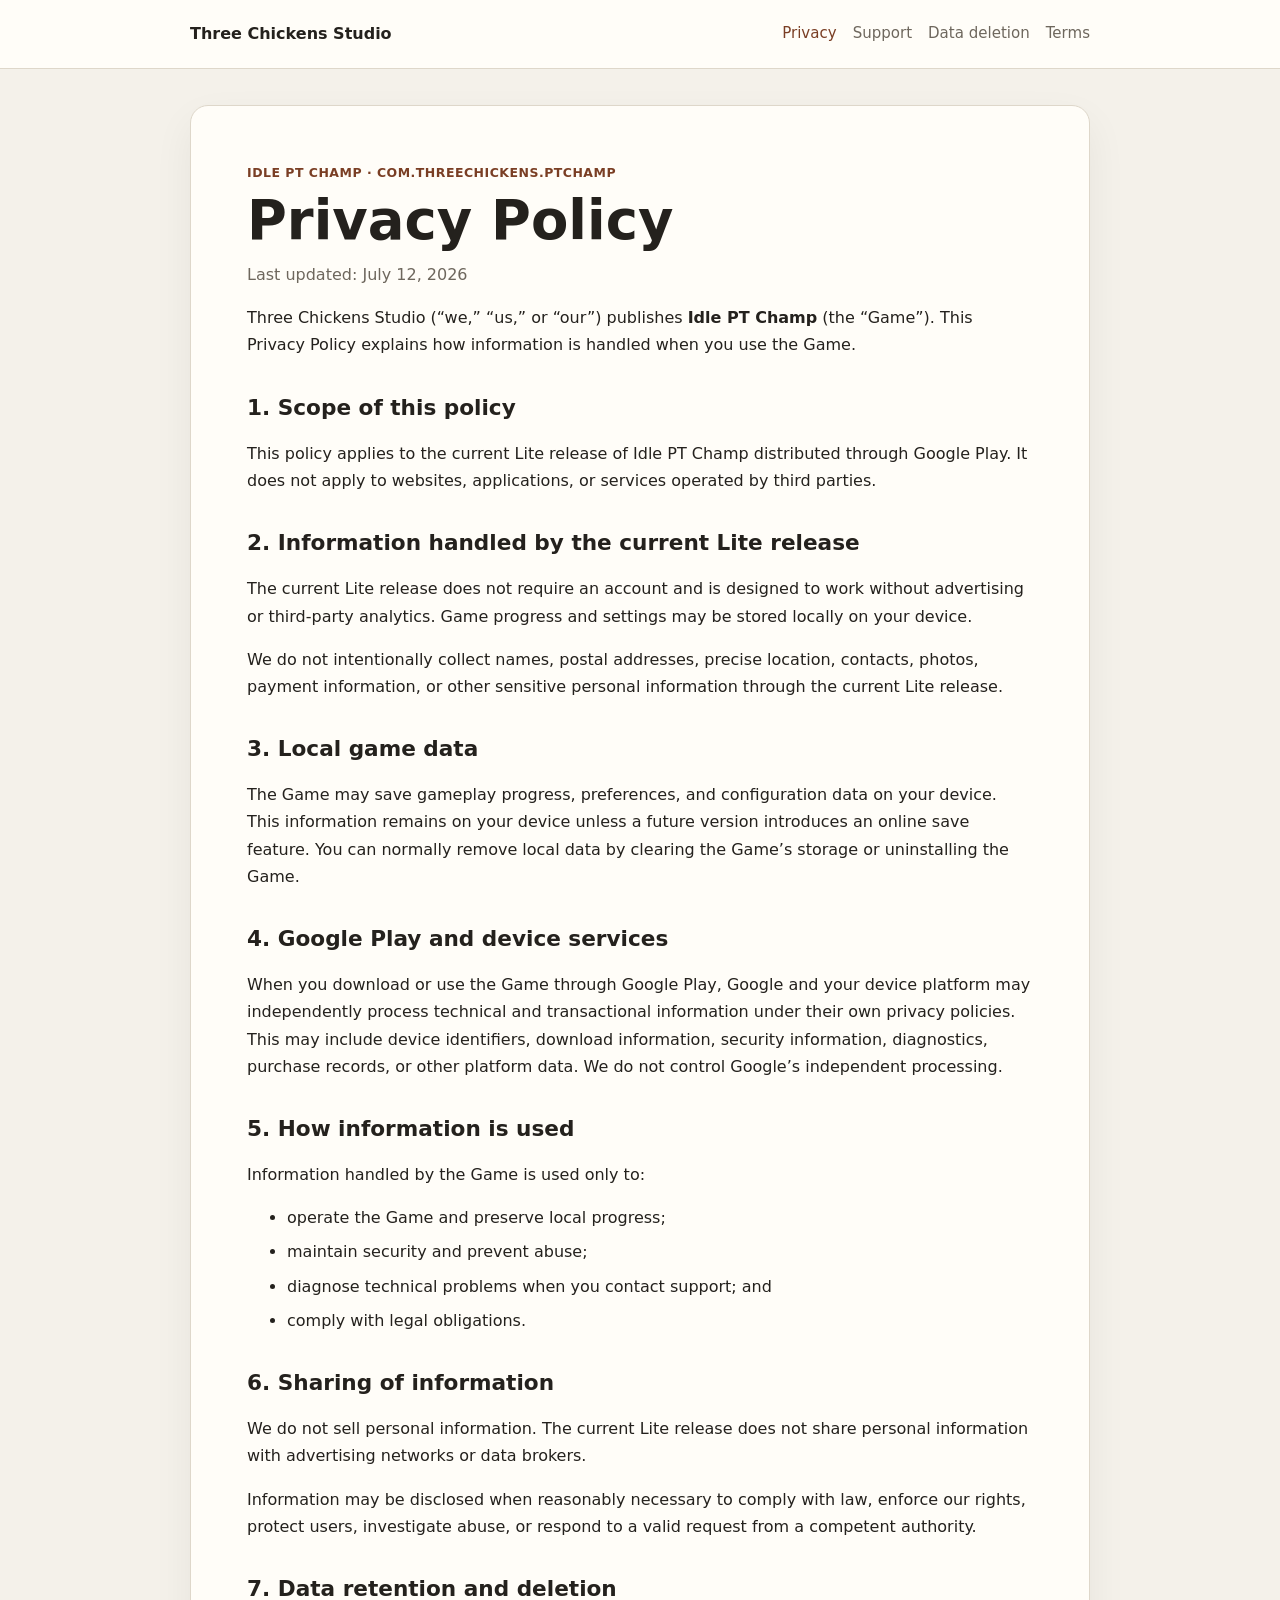
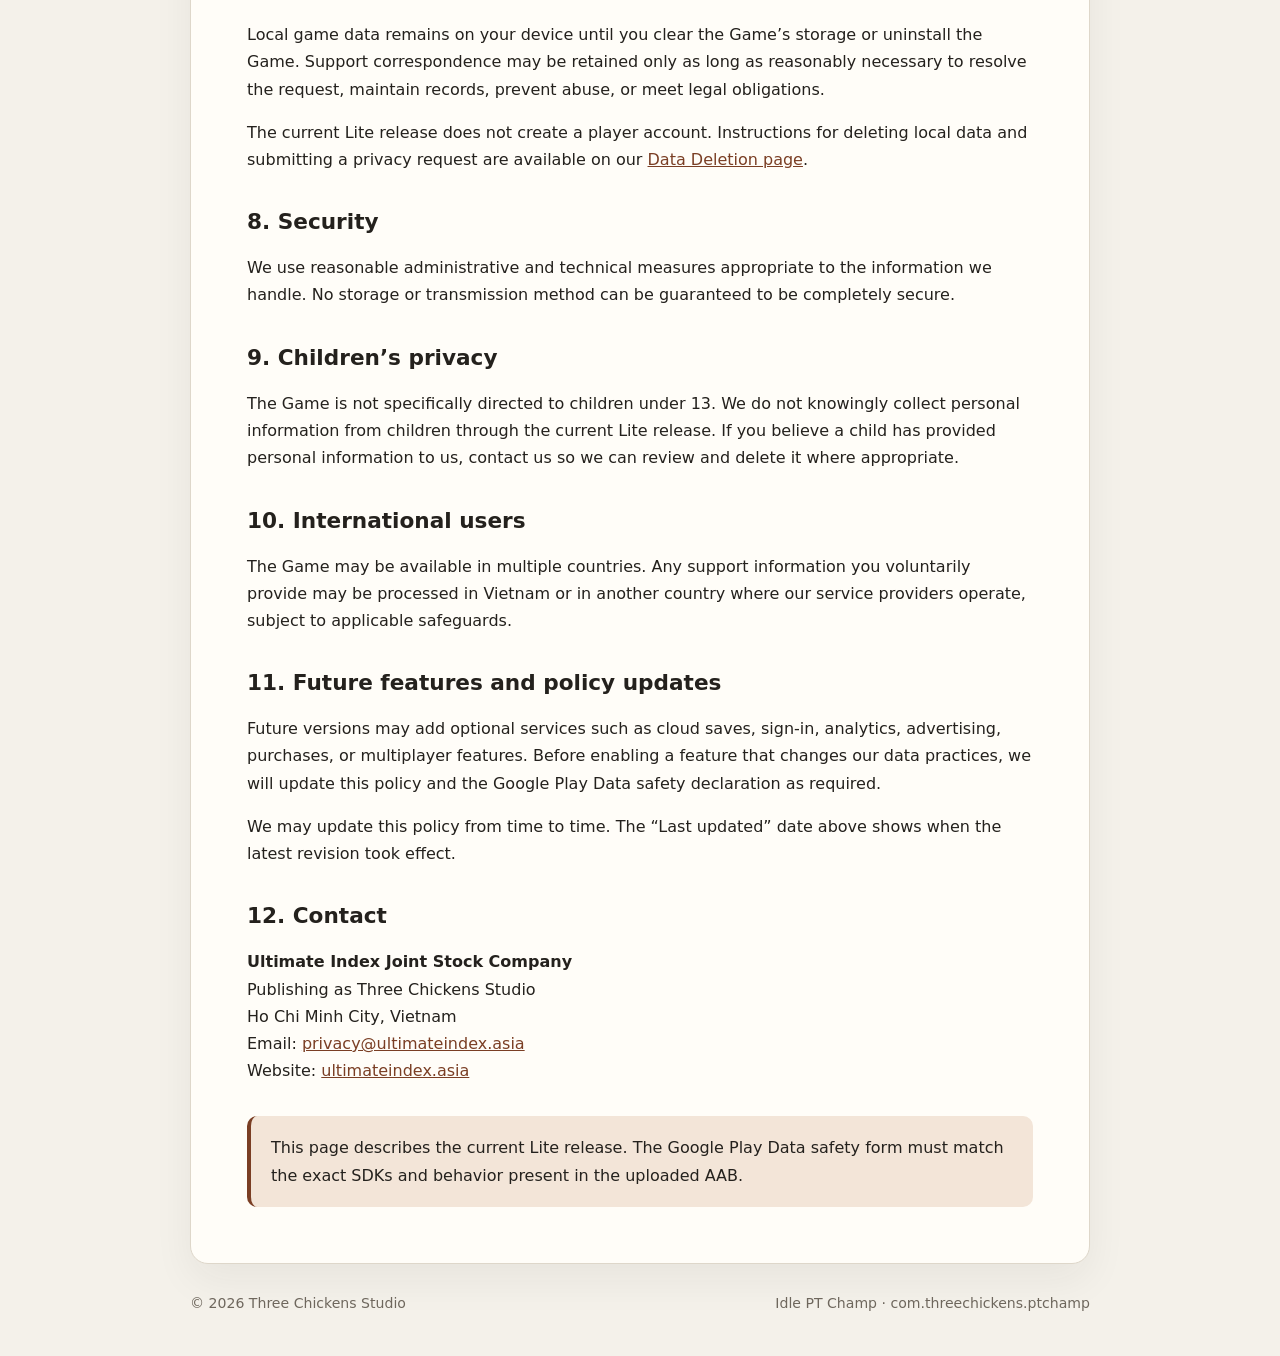
==== index.html @ 28585cc1 "Add files via upload" ====
<!doctype html>
<html lang="en">
<head>
  <meta charset="utf-8">
  <meta name="viewport" content="width=device-width, initial-scale=1">
  <meta name="description" content="Privacy Policy for Idle PT Champ by Three Chickens Studio.">
  <title>Privacy Policy — Idle PT Champ</title>
  <link rel="stylesheet" href="assets/style.css">
</head>
<body>
  <header class="site-header">
    <div class="wrap header-inner">
      <a class="brand" href="./">Three Chickens Studio</a>
      <nav aria-label="Legal navigation">
        <a class="active" href="./">Privacy</a>
        <a href="support.html">Support</a>
        <a href="data-deletion.html">Data deletion</a>
        <a href="terms.html">Terms</a>
      </nav>
    </div>
  </header>

  <main class="wrap card">
    <p class="eyebrow">Idle PT Champ · com.threechickens.ptchamp</p>
    <h1>Privacy Policy</h1>
    <p class="updated">Last updated: July 12, 2026</p>

    <p>
      Three Chickens Studio (“we,” “us,” or “our”) publishes
      <strong>Idle PT Champ</strong> (the “Game”). This Privacy Policy explains
      how information is handled when you use the Game.
    </p>

    <h2>1. Scope of this policy</h2>
    <p>
      This policy applies to the current Lite release of Idle PT Champ distributed
      through Google Play. It does not apply to websites, applications, or services
      operated by third parties.
    </p>

    <h2>2. Information handled by the current Lite release</h2>
    <p>
      The current Lite release does not require an account and is designed to work
      without advertising or third-party analytics. Game progress and settings may
      be stored locally on your device.
    </p>
    <p>
      We do not intentionally collect names, postal addresses, precise location,
      contacts, photos, payment information, or other sensitive personal information
      through the current Lite release.
    </p>

    <h2>3. Local game data</h2>
    <p>
      The Game may save gameplay progress, preferences, and configuration data on
      your device. This information remains on your device unless a future version
      introduces an online save feature. You can normally remove local data by
      clearing the Game’s storage or uninstalling the Game.
    </p>

    <h2>4. Google Play and device services</h2>
    <p>
      When you download or use the Game through Google Play, Google and your device
      platform may independently process technical and transactional information
      under their own privacy policies. This may include device identifiers,
      download information, security information, diagnostics, purchase records, or
      other platform data. We do not control Google’s independent processing.
    </p>

    <h2>5. How information is used</h2>
    <p>Information handled by the Game is used only to:</p>
    <ul>
      <li>operate the Game and preserve local progress;</li>
      <li>maintain security and prevent abuse;</li>
      <li>diagnose technical problems when you contact support; and</li>
      <li>comply with legal obligations.</li>
    </ul>

    <h2>6. Sharing of information</h2>
    <p>
      We do not sell personal information. The current Lite release does not share
      personal information with advertising networks or data brokers.
    </p>
    <p>
      Information may be disclosed when reasonably necessary to comply with law,
      enforce our rights, protect users, investigate abuse, or respond to a valid
      request from a competent authority.
    </p>

    <h2>7. Data retention and deletion</h2>
    <p>
      Local game data remains on your device until you clear the Game’s storage or
      uninstall the Game. Support correspondence may be retained only as long as
      reasonably necessary to resolve the request, maintain records, prevent abuse,
      or meet legal obligations.
    </p>
    <p>
      The current Lite release does not create a player account. Instructions for
      deleting local data and submitting a privacy request are available on our
      <a href="data-deletion.html">Data Deletion page</a>.
    </p>

    <h2>8. Security</h2>
    <p>
      We use reasonable administrative and technical measures appropriate to the
      information we handle. No storage or transmission method can be guaranteed to
      be completely secure.
    </p>

    <h2>9. Children’s privacy</h2>
    <p>
      The Game is not specifically directed to children under 13. We do not
      knowingly collect personal information from children through the current Lite
      release. If you believe a child has provided personal information to us,
      contact us so we can review and delete it where appropriate.
    </p>

    <h2>10. International users</h2>
    <p>
      The Game may be available in multiple countries. Any support information you
      voluntarily provide may be processed in Vietnam or in another country where
      our service providers operate, subject to applicable safeguards.
    </p>

    <h2>11. Future features and policy updates</h2>
    <p>
      Future versions may add optional services such as cloud saves, sign-in,
      analytics, advertising, purchases, or multiplayer features. Before enabling a
      feature that changes our data practices, we will update this policy and the
      Google Play Data safety declaration as required.
    </p>
    <p>
      We may update this policy from time to time. The “Last updated” date above
      shows when the latest revision took effect.
    </p>

    <h2>12. Contact</h2>
    <address>
      <strong>Ultimate Index Joint Stock Company</strong><br>
      Publishing as Three Chickens Studio<br>
      Ho Chi Minh City, Vietnam<br>
      Email: <a href="mailto:privacy@ultimateindex.asia">privacy@ultimateindex.asia</a><br>
      Website: <a href="https://ultimateindex.asia/" rel="noopener">ultimateindex.asia</a>
    </address>

    <div class="notice">
      This page describes the current Lite release. The Google Play Data safety form
      must match the exact SDKs and behavior present in the uploaded AAB.
    </div>
  </main>

  <footer class="wrap footer">
    <span>© 2026 Three Chickens Studio</span>
    <span>Idle PT Champ · com.threechickens.ptchamp</span>
  </footer>
</body>
</html>
---- assets/style.css ----
:root {
  color-scheme: light;
  --bg: #f4f1ea;
  --paper: #fffdf8;
  --ink: #24211d;
  --muted: #6e675d;
  --line: #ded7ca;
  --accent: #7a3e24;
  --accent-soft: #f3e5d8;
  --max: 900px;
}
* { box-sizing: border-box; }
html { scroll-behavior: smooth; }
body {
  margin: 0;
  background: var(--bg);
  color: var(--ink);
  font-family: Inter, ui-sans-serif, system-ui, -apple-system, BlinkMacSystemFont,
    "Segoe UI", sans-serif;
  line-height: 1.7;
}
a { color: var(--accent); }
a:hover { text-decoration-thickness: 2px; }
.wrap { width: min(calc(100% - 32px), var(--max)); margin-inline: auto; }
.site-header {
  background: rgba(255,253,248,.96);
  border-bottom: 1px solid var(--line);
  position: sticky;
  top: 0;
  z-index: 10;
}
.header-inner {
  min-height: 68px;
  display: flex;
  align-items: center;
  justify-content: space-between;
  gap: 24px;
}
.brand {
  color: var(--ink);
  font-weight: 800;
  text-decoration: none;
  white-space: nowrap;
}
nav { display: flex; flex-wrap: wrap; gap: 16px; justify-content: flex-end; }
nav a {
  color: var(--muted);
  text-decoration: none;
  font-size: .94rem;
}
nav a.active, nav a:hover { color: var(--accent); }
.card {
  background: var(--paper);
  border: 1px solid var(--line);
  border-radius: 18px;
  margin-top: 36px;
  padding: clamp(24px, 5vw, 56px);
  box-shadow: 0 16px 40px rgba(36,33,29,.06);
}
.eyebrow {
  color: var(--accent);
  font-weight: 750;
  letter-spacing: .04em;
  text-transform: uppercase;
  font-size: .78rem;
  margin: 0 0 8px;
}
h1 {
  font-size: clamp(2rem, 6vw, 3.4rem);
  line-height: 1.1;
  margin: 0;
}
h2 {
  font-size: 1.35rem;
  line-height: 1.3;
  margin-top: 2.2rem;
}
.updated { color: var(--muted); margin-top: 10px; }
li + li { margin-top: 7px; }
address { font-style: normal; }
.notice, .contact-box {
  margin-top: 32px;
  padding: 18px 20px;
  background: var(--accent-soft);
  border-left: 4px solid var(--accent);
  border-radius: 10px;
}
.footer {
  color: var(--muted);
  display: flex;
  justify-content: space-between;
  gap: 18px;
  padding-block: 28px 40px;
  font-size: .88rem;
}
@media (max-width: 700px) {
  .header-inner { align-items: flex-start; flex-direction: column; padding-block: 16px; }
  nav { justify-content: flex-start; gap: 10px 14px; }
  .site-header { position: static; }
  .footer { flex-direction: column; }
}
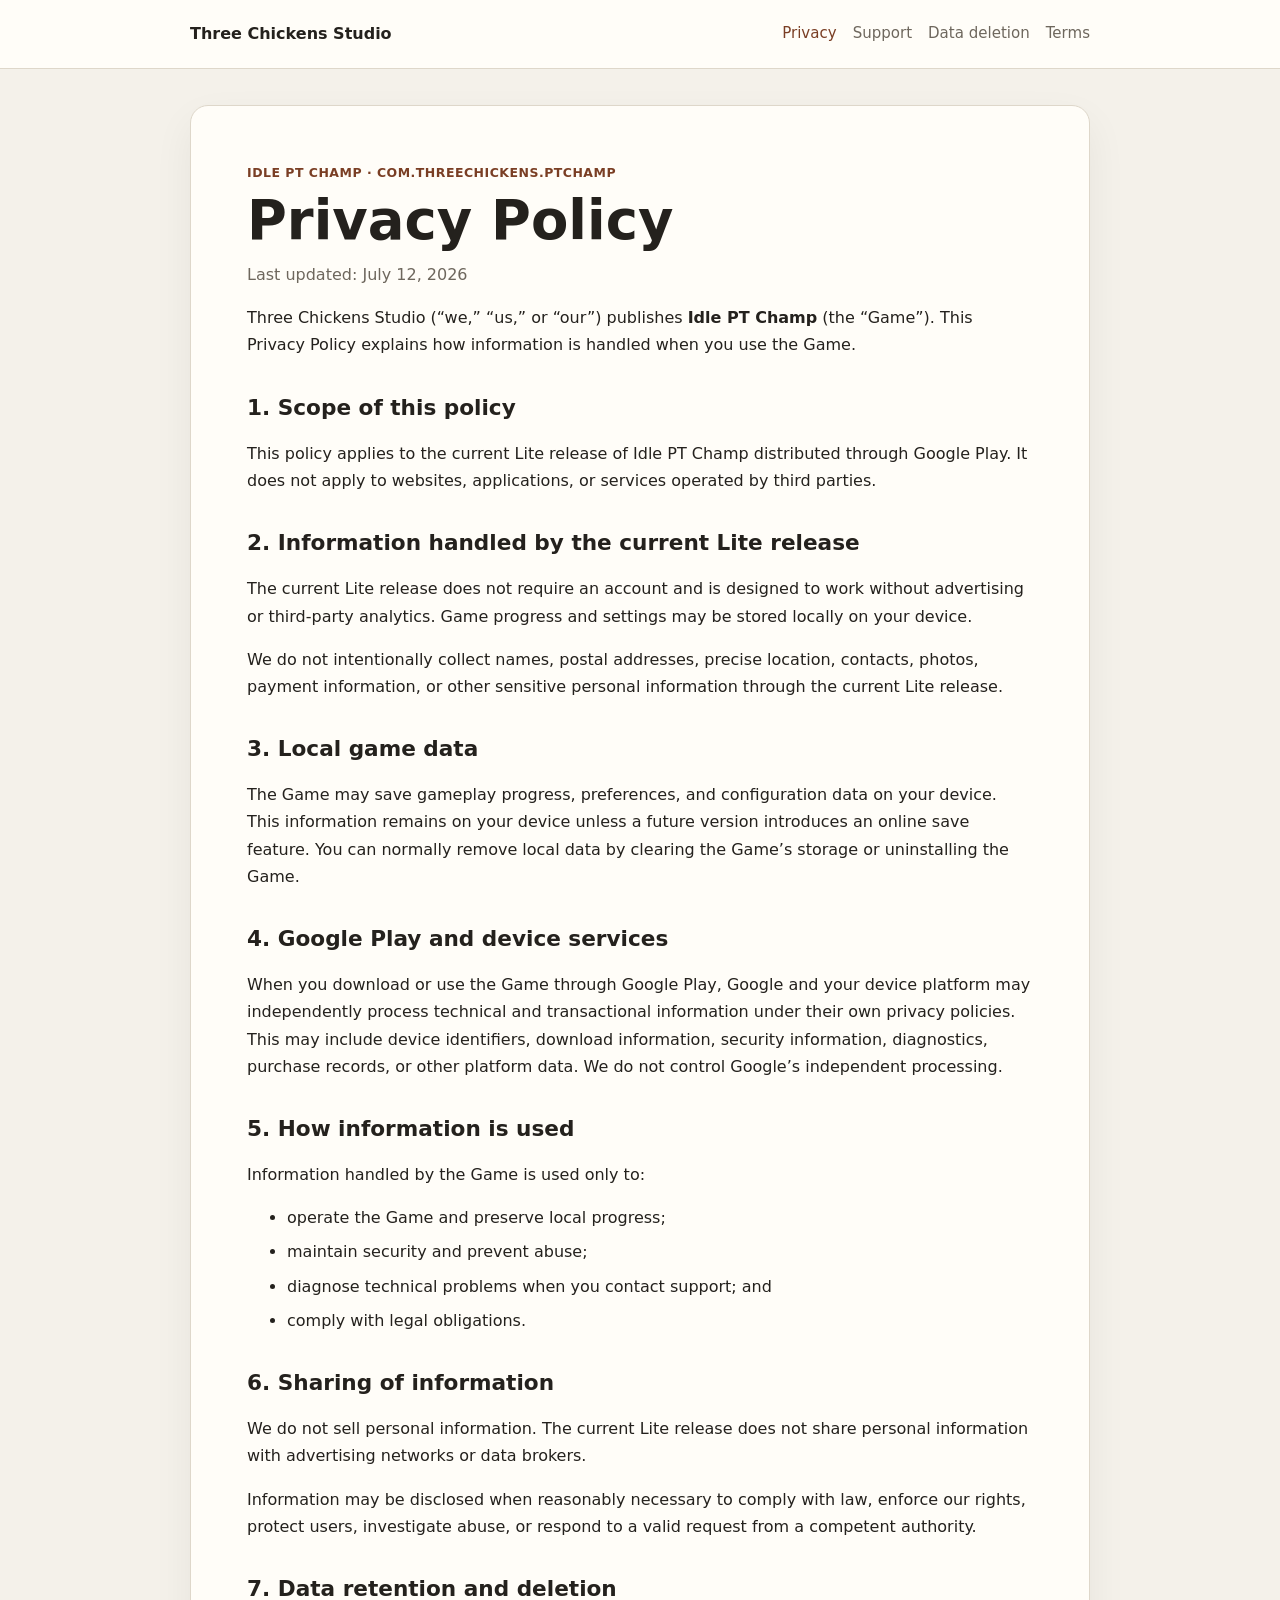
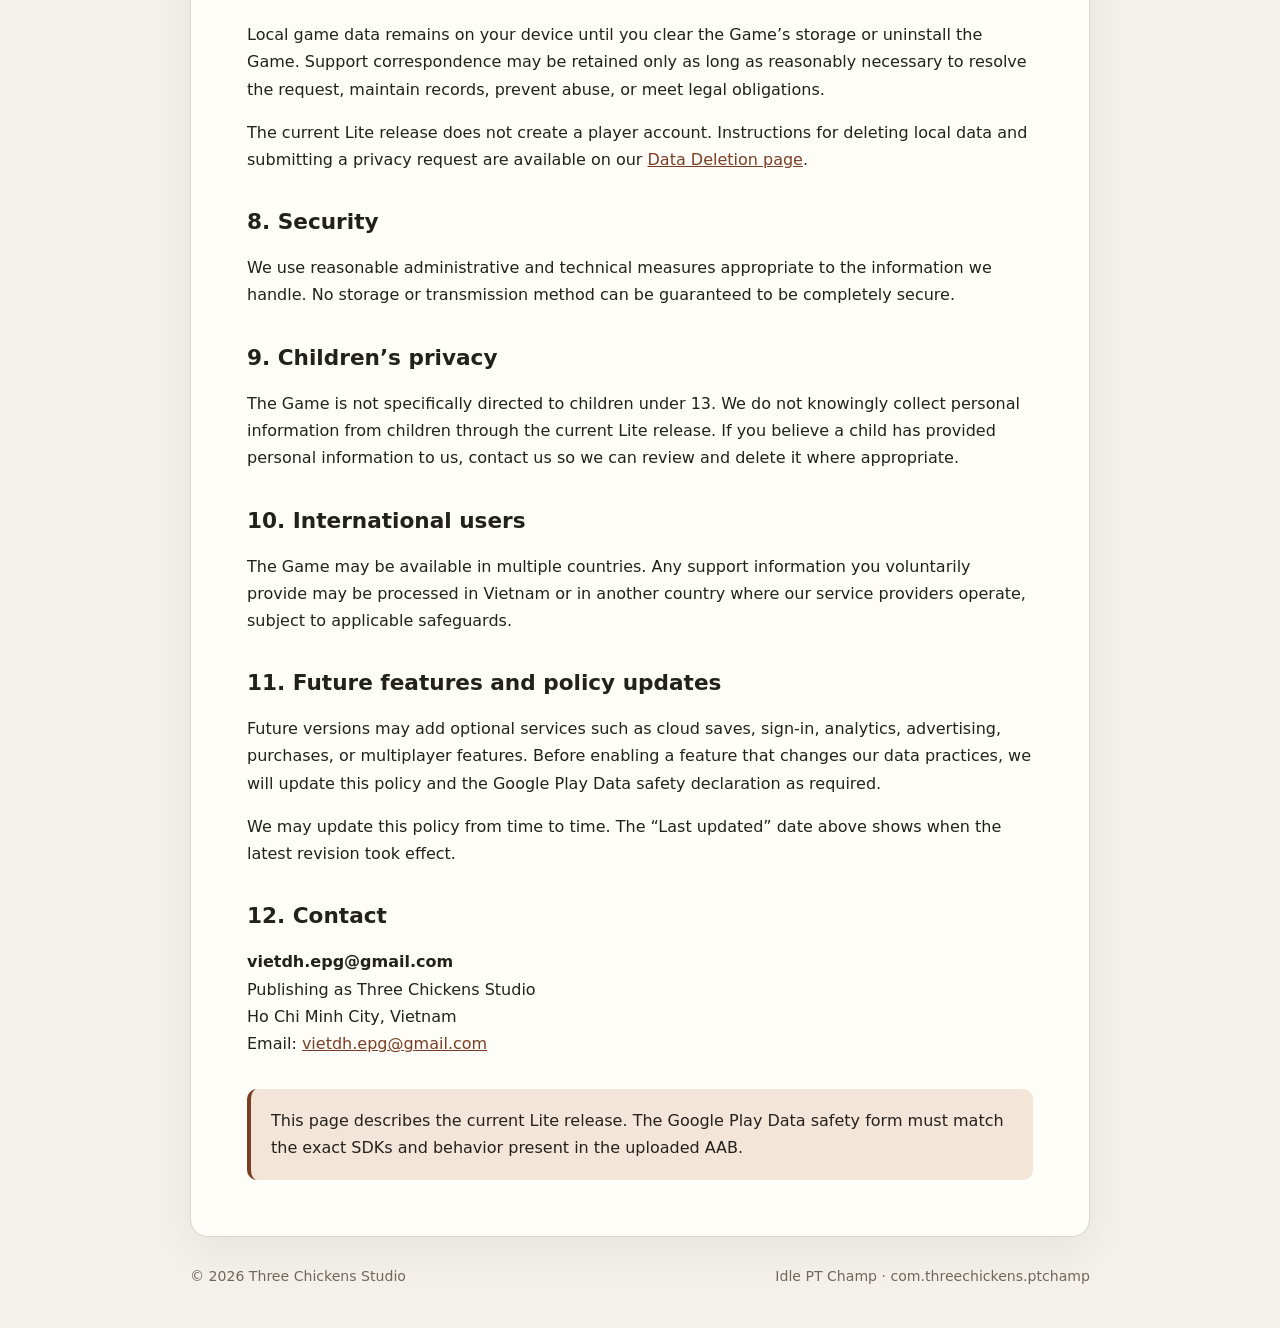
==== commit 942129d9: "Update index.html" ====
--- a/index.html
+++ b/index.html
@@ -136,11 +136,10 @@
 
     <h2>12. Contact</h2>
     <address>
-      <strong>Ultimate Index Joint Stock Company</strong><br>
+      <strong>vietdh.epg@gmail.com</strong><br>
       Publishing as Three Chickens Studio<br>
       Ho Chi Minh City, Vietnam<br>
-      Email: <a href="mailto:privacy@ultimateindex.asia">privacy@ultimateindex.asia</a><br>
-      Website: <a href="https://ultimateindex.asia/" rel="noopener">ultimateindex.asia</a>
+      Email: <a href="mailto:vietdh.epg@gmail.com">vietdh.epg@gmail.com</a><br>
     </address>
 
     <div class="notice">
